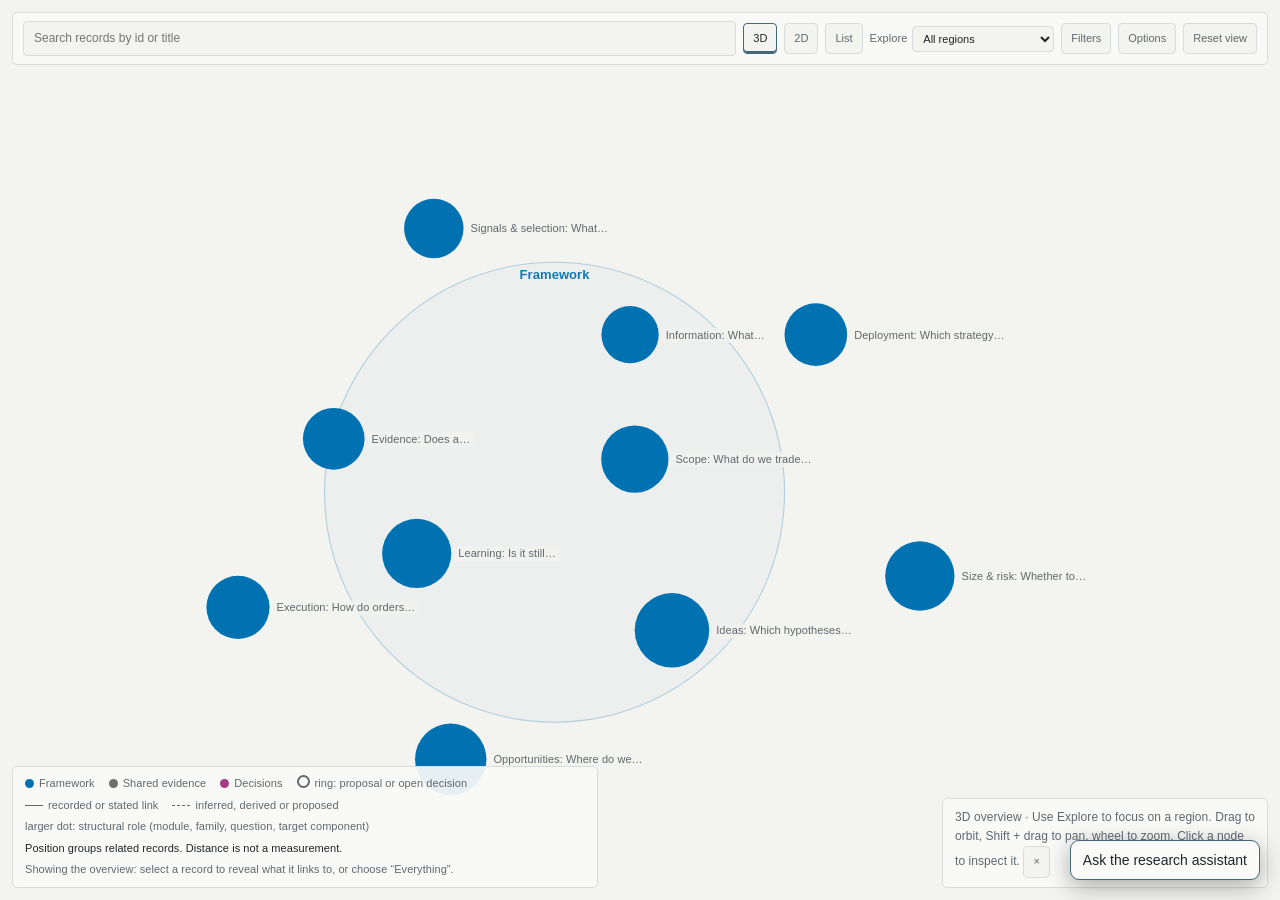
==== knowledge/explorer.html @ 55049be5 "Publish approved three-level educational UX and 3D knowledge explorer" ====
<!doctype html>
<html lang="en">
<head>
<meta charset="utf-8">
<meta name="viewport" content="width=device-width, initial-scale=1">
<title>Knowledge explorer · Trading Workbench</title><link rel="icon" href="data:,">
<link rel="stylesheet" href="../dashboard.css">
<link rel="stylesheet" href="../assistant.css">
<style>
/* Explorer chrome. Colours and type come from dashboard.css; nothing here adds a palette. */
html,body{height:100%}body{margin:0;overflow:hidden}body:before{display:none}
#stage{position:fixed;inset:0;display:block;width:100%;height:100%;touch-action:none;cursor:grab;outline:none}#stage.drag{cursor:grabbing}#stage.hit{cursor:pointer}
.xp{position:fixed;z-index:3;background:color-mix(in srgb,var(--panel) 92%,transparent);border:1px solid var(--line);border-radius:var(--radius);font-size:12px;line-height:1.6;color:var(--ink)}
#bar{top:12px;left:12px;right:12px;display:flex;gap:8px;align-items:center;padding:8px 10px;flex-wrap:wrap}
#bar input[type=search]{flex:1 1 220px;min-width:0;font:inherit;font-size:12px;padding:7px 10px;border:1px solid var(--line);border-radius:4px;background:var(--bg);color:var(--ink)}
.xb{font:inherit;font-size:11px;border:1px solid var(--line);background:var(--bg);color:var(--muted);border-radius:4px;padding:6px 9px;cursor:pointer;white-space:nowrap}
.xb:hover{color:var(--ink);border-color:var(--accent)}.xs{font-size:11px;color:var(--muted);display:flex;gap:5px;align-items:center}.xs select{font:inherit;font-size:11px;background:var(--bg);color:var(--ink);border:1px solid var(--line);border-radius:4px;padding:5px 6px}
#detail details{margin:6px 0}#detail summary{cursor:pointer}.xb[aria-pressed=true]{color:var(--ink);border-color:var(--accent);box-shadow:inset 0 -2px var(--accent)}
#hits{position:absolute;top:100%;left:10px;margin-top:4px;min-width:min(420px,90vw);max-height:50vh;overflow:auto;padding:4px;display:none}#hits.on{display:block}
#hits button{display:block;width:100%;text-align:left;font:inherit;font-size:12px;border:0;background:none;color:var(--ink);padding:6px 8px;border-radius:3px;cursor:pointer}#hits button:hover,#hits button:focus{background:var(--hover)}#hits code{color:var(--accent);font-size:10px;margin-right:6px}
#filters{top:64px;left:12px;width:250px;max-height:calc(100% - 150px);overflow:auto;padding:12px}#filters[hidden],#detail[hidden],#listview[hidden]{display:none}
#filters h3,#detail h3{font-size:10px;letter-spacing:.14em;text-transform:uppercase;color:var(--muted);font-weight:500;margin:12px 0 6px}#filters h3:first-child{margin-top:0}
#filters label{display:flex;gap:7px;align-items:center;padding:2px 0;cursor:pointer;font-size:12px}#filters label span.c{margin-left:auto;color:var(--muted);font-variant-numeric:tabular-nums;font-size:11px}
#filters .sw{width:9px;height:9px;border-radius:50%;flex:none}
#detail{top:64px;right:12px;width:min(340px,calc(100% - 24px));max-height:calc(100% - 90px);overflow:auto;padding:14px}
#detail h2{font-size:16px;font-weight:550;line-height:1.35;margin:6px 0 8px;letter-spacing:-.01em}#detail p{margin:0 0 8px;font-size:12px;line-height:1.7}#detail .m{color:var(--muted);font-size:11px}
#detail .acts{display:flex;flex-wrap:wrap;gap:6px;margin:10px 0}#detail .nb{display:flex;flex-wrap:wrap;gap:5px}
#detail .nb button{font:inherit;font-size:11px;border:1px solid var(--line);background:var(--bg);color:var(--ink);border-radius:3px;padding:3px 7px;cursor:pointer;text-align:left}#detail .nb button.soft{border-style:dashed}#detail .nb button:hover{border-color:var(--accent)}
#detail code{color:var(--accent);font-size:10px}
#legend{left:12px;bottom:12px;padding:8px 12px;max-width:min(560px,calc(100% - 24px));display:flex;flex-wrap:wrap;gap:4px 14px;font-size:11px;color:var(--muted)}
#legend i{display:inline-block;width:9px;height:9px;border-radius:50%;margin-right:5px;vertical-align:-1px}#legend .ln{display:inline-block;width:18px;border-top:1px solid var(--muted);margin-right:5px;vertical-align:3px}#legend .ln.d{border-top-style:dashed}
#legend b{font-weight:500;color:var(--ink)}
#listview{position:fixed;inset:64px 12px 12px 12px;z-index:2;overflow:auto;padding:16px}#listview h3{font-size:13px;font-weight:550;margin:16px 0 6px}#listview ul{margin:0;padding:0;list-style:none;columns:320px;column-gap:18px}
#listview li{break-inside:avoid;margin:0 0 4px}#listview button{font:inherit;font-size:12px;border:0;background:none;color:var(--ink);cursor:pointer;text-align:left;padding:2px 0}#listview button:hover{color:var(--accent)}#listview code{color:var(--accent);font-size:10px;margin-right:6px}
#graphhelp{bottom:12px;right:12px;max-width:300px;padding:9px 12px;color:var(--muted);z-index:4}
#graphhelp[hidden]{display:none}
#bar{gap:7px;z-index:5}
#advanced-controls{position:absolute;right:0;top:calc(100% + 7px);display:flex;align-items:center;justify-content:flex-end;gap:10px;flex-wrap:wrap;padding:10px 13px;max-width:min(700px,calc(100vw - 24px));background:var(--panel);border:1px solid var(--line);border-radius:var(--radius);box-shadow:0 8px 28px #0004}
#advanced-controls[hidden]{display:none}
#advanced-controls .xs{white-space:nowrap}
#detail .tech-detail[hidden]{display:none!important}
#detail .reader-tiers{margin:10px 0;border-top:1px solid var(--line)}
#detail .reader-tiers details{margin:8px 0;padding:8px 0}
#detail .reader-tiers summary{color:var(--ink);font-weight:600;font-size:12px}
#fps{position:fixed;right:12px;bottom:12px;z-index:3;font-size:10px;color:var(--muted);font-variant-numeric:tabular-nums}
.sr{position:absolute;width:1px;height:1px;overflow:hidden;clip:rect(0 0 0 0)}
@media(max-width:760px){#bar{gap:5px;padding:7px}#bar input[type=search]{flex-basis:100%}#bar .xs{max-width:100%}#bar #sfocus{max-width:125px}#advanced-controls{left:0;right:0;justify-content:flex-start}#filters{top:120px;width:auto;right:12px;max-height:calc(100% - 235px)}#detail{top:auto;bottom:12px;left:12px;right:12px;width:auto;max-height:46%}#legend{display:none}}
</style>
</head>
<body>
<canvas id="stage" tabindex="0" role="application" aria-label="Knowledge graph. Drag to rotate, scroll to zoom, arrow keys rotate, plus and minus zoom, Enter selects the highlighted node. A list view of the same records is available in the toolbar." aria-describedby="summary"></canvas>
<p id="summary" class="sr" role="status" aria-live="polite"></p>
<div id="graphhelp" class="xp" aria-live="polite">3D overview · Use Explore to focus on a region. Drag to orbit, Shift + drag to pan, wheel to zoom. Click a node to inspect it. <button type="button" class="xb" id="bhidehelp" aria-label="Dismiss tip">×</button></div>
<div id="bar" class="xp" role="toolbar" aria-label="Explorer controls">
  <input id="q" type="search" placeholder="Search records by id or title" aria-label="Search records" autocomplete="off" aria-controls="hits">
  <div id="hits" class="xp" role="listbox" aria-label="Matching records"></div>
  <button class="xb" id="b3d" type="button" aria-pressed="true" title="Three-dimensional view">3D</button>
  <button class="xb" id="b2d" type="button" aria-pressed="false" title="Flat view, no rotation">2D</button>
  <button class="xb" id="blist" type="button" aria-pressed="false" title="The same records as a list">List</button>
  <label class="xs">Explore <select id="sfocus" aria-label="Explore a knowledge region"><option value="all">All regions</option><option value="framework">Framework</option><option value="A">Track A · Foundations</option><option value="B">Track B · Research</option><option value="shared">Evidence</option><option value="decisions">Decisions</option></select></label>
  <button class="xb" id="bfilters" type="button" aria-pressed="true" aria-controls="filters">Filters</button>
  <button class="xb" id="badvanced" type="button" aria-expanded="false" aria-controls="advanced-controls">Options</button>
  <button class="xb" id="breset" type="button" title="Clear the selection and reset the camera">Reset view</button>
  <div id="advanced-controls" hidden aria-label="Advanced explorer controls">
  <label class="xs">Show <select id="slevel" aria-label="How many records to show"><option value="overview">Overview</option><option value="standard">Main records</option><option value="all">Everything</option></select></label>
  <label class="xs">Links <select id="srel" aria-label="Types of connections to draw"><option value="essential">Main relationships</option><option value="sources">Citations and evidence</option><option value="all">All connections</option></select></label>
  <label class="xs">Colour <select id="scolour" aria-label="Colour nodes by"><option value="track">by track</option><option value="status">by status</option></select></label>
  <label class="xs">Size <select id="ssize" aria-label="Size nodes by"><option value="role">by role</option><option value="links">by links</option><option value="priority">by research priority</option></select></label>
  <button class="xb" id="blabels" type="button" aria-pressed="true" title="Show or hide labels">Labels</button>
  <button class="xb" id="bmotion" type="button" aria-pressed="false" title="Slow rotation. Off when reduced motion is requested.">Motion</button>
  </div>
</div>
<aside id="filters" class="xp" aria-label="Filters"></aside>
<aside id="detail" class="xp" aria-label="Selected record" hidden></aside>
<section id="listview" class="xp" aria-label="Records as a list" hidden></section>
<div id="legend" class="xp" aria-label="Legend"></div>
<div id="fps" aria-hidden="true"></div>
<script src="../framework-data.js"></script>
<script src="../learning-data.js"></script>
<script src="../assistant-config.js"></script>
<script src="../assistant.js"></script>
<script src="core.js"></script>
<script src="constellation.js"></script>
<script src="explain-levels.js"></script>
<script src="../reader-mode.js"></script>
<script>
/* The index is private and may be absent (public mirror, or before the first build). The explorer then draws the
   graph it can derive from the two published map files alone. */
(function(){ var s = document.createElement('script'); s.src = '../knowledge-data.js';
  var go = function(){ var e = document.createElement('script'); e.src = 'explorer.js'; document.body.appendChild(e); };
  var withContent = function(){ var c = document.createElement('script'); c.src = '../knowledge-content.js'; c.onload = go; c.onerror = go; document.body.appendChild(c); };
  s.onload = withContent; s.onerror = go;
  if (/(^|\.)github\.io$/i.test(location.hostname) && new URLSearchParams(location.search).get('knowledge') !== 'on') go(); else document.body.appendChild(s); })();
</script>
</body>
</html>
---- dashboard.css ----
/* Shared editorial dashboard. Existing markup and domain behavior remain authoritative. */
:root, :root[data-theme="dark"], :root:not([data-theme="light"]){
  color-scheme:dark;--bg:#111315;--panel:#1B1E21;--ink:#F1F1EE;--muted:#92989E;--accent:#7799AC;
  --line:#2d3135;--hover:#23282c;--shadow:none;--radius:5px;--rail:214px;--gutter:40px;
  --font:Inter,"Segoe UI",Arial,sans-serif;--space-1:8px;--space-2:16px;--space-3:24px;--space-4:40px;
  --built:#a5b8ac;--built-bg:#242e29;--planned:#9bb2bf;--planned-bg:#242d33;
  --proposed:#b4aabd;--proposed-bg:#2b2830;--candidate:#c0b395;--candidate-bg:#302d25;
  --rejected:#a0a4a8;--rejected-bg:#292c2f;--open:#c3a59e;--open-bg:#302826;
}
:root[data-theme="light"]{color-scheme:light;--bg:#f3f3f0;--panel:#fafaf8;--ink:#202428;--muted:#60686e;--accent:#426779;--line:#d8dcdd;--hover:#e9edee;--built:#496553;--built-bg:#e5ece7;--planned:#466779;--planned-bg:#e4ebee;--proposed:#6a5d73;--proposed-bg:#ece7ef;--candidate:#79653e;--candidate-bg:#eee9de;--rejected:#60686e;--rejected-bg:#e8eaeb;--open:#80594e;--open-bg:#efe5e1}
html{scroll-padding-top:24px}body{font:14px/1.65 var(--font);background:var(--bg);color:var(--ink);background-image:none;letter-spacing:.005em}
button,input,select,textarea{font-family:inherit}a{text-underline-offset:3px}a:hover{color:var(--ink)}
button,a,input,select,summary{touch-action:manipulation}button{transition:background .15s,border-color .15s,color .15s}
:focus-visible{outline:2px solid var(--accent);outline-offset:4px}
header,main{max-width:1540px;margin-left:var(--rail);margin-right:auto;padding-left:var(--gutter);padding-right:var(--gutter)}
header{padding-top:38px;padding-bottom:0}main{padding-top:30px;padding-bottom:100px}
.workspace-identity{position:fixed;top:36px;left:24px;width:165px;z-index:5;font-size:12px;font-weight:650;letter-spacing:.13em;text-transform:uppercase;line-height:1.6}
.workspace-identity small{display:block;font-weight:400;color:var(--muted);font-size:10px;letter-spacing:.16em;margin-top:8px}
.workspace-identity:before{content:"";display:block;width:24px;height:3px;background:var(--accent);margin-bottom:17px}
body:before{content:"";position:fixed;inset:0 auto 0 0;width:var(--rail);border-right:1px solid var(--line);pointer-events:none}
nav{position:fixed;top:155px;left:12px;width:calc(var(--rail) - 24px);max-width:none;padding:0;margin:0;display:flex;flex-direction:column;gap:6px;border:0;z-index:5}
nav button{font-size:13px;line-height:1.5;padding:12px 14px;text-align:left;border:1px solid transparent;border-radius:var(--radius);color:var(--muted);font-weight:400}
nav button:hover{background:var(--panel);color:var(--ink)}nav button[aria-selected="true"]{background:var(--panel);border-color:var(--line);color:var(--ink);font-weight:550;box-shadow:inset 2px 0 var(--accent)}
.eyebrow,.section-kicker{color:var(--accent);font-size:10px;text-transform:uppercase;letter-spacing:.18em;font-weight:600;margin:0 0 12px}
h1{font-size:clamp(27px,2.7vw,42px);line-height:1.15;letter-spacing:-.045em;font-weight:500;max-width:920px;margin:0 0 18px}
h2{font-size:23px;font-weight:500;letter-spacing:-.025em;line-height:1.3}h3{font-weight:550;letter-spacing:-.015em}
.sub{font-size:12px;line-height:1.8;max-width:100ch;color:var(--muted);margin-bottom:20px}.sub b{font-weight:500;color:var(--ink)}
.themebtn{float:right;padding:7px 12px;border-radius:var(--radius);font-size:11px;color:var(--muted);background:transparent;margin-left:16px}.themebtn:hover{color:var(--ink);border-color:var(--accent)}
.legend{gap:6px;margin:0 0 24px}.legend .note{font-size:11px;margin-left:8px}.pill{font-size:10px;padding:3px 7px;font-weight:550;letter-spacing:.02em;border-radius:3px;line-height:1.5}.s-rejected{text-decoration:none}
.dashboard-summary{display:grid;grid-template-columns:repeat(4,minmax(0,1fr));border-block:1px solid var(--line);margin-top:28px}
.summary-metric{padding:20px 24px 20px 0;min-width:0}.summary-metric+.summary-metric{padding-left:24px;border-left:1px solid var(--line)}
.summary-metric dt{font-size:10px;font-weight:500;text-transform:uppercase;letter-spacing:.1em;color:var(--muted);margin:0 0 7px}.summary-metric dd{font-size:27px;line-height:1.2;font-weight:450;letter-spacing:-.035em;color:var(--ink);margin:0;font-variant-numeric:tabular-nums}.summary-metric small{display:block;font-size:11px;letter-spacing:0;color:var(--muted);margin-top:6px}
.section-heading{display:flex;align-items:baseline;justify-content:space-between;gap:20px;margin-bottom:22px}.section-heading h2{margin:0}.section-heading p{font-size:11px;color:var(--muted);margin:0;text-align:right}
.card{border-radius:var(--radius);padding:22px;background:var(--panel);border:1px solid var(--line);box-shadow:none}.card[tabindex]{transition:background .15s,border-color .15s}.card[tabindex]:hover{box-shadow:none;background:var(--hover);border-color:#56646c}
.lanes{gap:32px}.lanes>.note{max-width:100ch;margin:0;font-size:12px}.lane{padding-top:24px;border-top:1px solid var(--line)}.lane h2{font-size:20px;font-weight:500;margin-bottom:8px}.lane p.l{font-size:12px;margin-bottom:18px;max-width:85ch}
.flow{display:grid;grid-template-columns:repeat(auto-fit,minmax(170px,1fr));gap:0;border:1px solid var(--line);border-radius:var(--radius);overflow:hidden;background:var(--panel)}.flow .q{min-width:0;border:0;border-right:1px solid var(--line);border-radius:0;padding:18px 16px;gap:12px}.flow .q:last-child{border-right:0}.flow .arrow{display:none}.q .qid{font-size:10px;text-transform:uppercase;letter-spacing:.09em;color:var(--accent)}.q .qt{font-size:14px;line-height:1.5;font-weight:550}.q .qa{font-size:11px;line-height:1.7}.q .qa:last-child{padding-top:10px;border-top:1px solid var(--line)}.bar{height:3px;border-radius:0;margin:2px 0}.gate{border:1px solid var(--line);border-left:2px solid var(--accent);border-radius:var(--radius);background:var(--panel);text-align:left;color:var(--muted);font-size:12px;font-weight:400;padding:16px 20px}.loop{font-size:11px}
details.lesson,details.guide{border-radius:var(--radius);padding:14px 16px;background:transparent;border:1px solid var(--line);margin:16px 0}summary{font-size:12px;font-weight:500;color:var(--ink)}details[open] summary{padding-bottom:12px;border-bottom:1px solid var(--line);margin-bottom:12px}details p{font-size:13px;color:var(--muted)}
.filters{padding:18px;background:var(--panel);border:1px solid var(--line);border-radius:var(--radius);gap:10px;display:grid;grid-template-columns:minmax(180px,1.6fr) repeat(3,minmax(110px,1fr));margin-bottom:28px}.filters input,.filters select{width:100%;padding:10px 12px;border-radius:4px;font-size:12px;background:var(--bg)}#chips{grid-column:1/-1;display:flex;flex-wrap:wrap;gap:6px;padding-top:4px}#count{grid-column:1/-1;font-size:11px}#more,#activefilters{grid-column:1/-1}#more{margin:0;padding:10px 12px}#more[hidden]{display:none}#morefilters{display:grid;grid-template-columns:repeat(auto-fill,minmax(200px,1fr));gap:10px}#morefilters label{display:flex;flex-direction:column;gap:4px;font-size:10px;letter-spacing:.06em;text-transform:uppercase;color:var(--muted)}#morefilters .note{grid-column:1/-1;margin:0;font-size:11px}#activefilters{display:flex;flex-wrap:wrap;gap:6px;align-items:center;font-size:11px}#activefilters:empty{display:none}.pillx{background:var(--bg)}.resetall{border-color:var(--accent);color:var(--accent)}.groupcount{font-size:11px;font-weight:400;color:var(--muted);margin-left:6px;font-variant-numeric:tabular-nums}.card.empty{text-align:center;padding:36px 20px}.card.empty .chip{margin-top:12px}.chip{border-radius:3px;font-size:11px;padding:5px 9px}.chip[aria-pressed="false"]{opacity:.55;background:transparent}.group{margin-top:30px}.group h3{font-size:16px;font-weight:500}.group>p{max-width:95ch;line-height:1.7;margin:8px 0 16px;font-size:12px}.grid{grid-template-columns:repeat(auto-fill,minmax(260px,1fr));gap:12px}.comp{gap:14px;padding:20px}.comp .top{gap:7px}.comp .nm{font-size:15px;font-weight:500;line-height:1.5}.comp .pp{font-size:12px;line-height:1.8}.kind{font-size:10px;color:var(--muted)}
.drawer{width:min(600px,100%);padding:32px;height:100dvh;box-shadow:none;border-left:1px solid var(--line);background:var(--panel)}.drawer h2{font-size:26px;line-height:1.3;font-weight:500;letter-spacing:-.03em;margin:24px 0 12px}.drawer .top{padding-top:10px}.drawer h3{font-size:15px;margin:28px 0 12px;padding-top:20px;border-top:1px solid var(--line)}.drawer p{font-size:13px;line-height:1.85}.drawer .note{font-size:11px}.close{border-radius:4px;font-size:11px;padding:7px 10px}.rel{gap:7px;margin:10px 0}.rel button{border-radius:3px;font-size:11px;padding:7px 9px;text-align:left}.rel button:hover{border-color:var(--accent)}
#tab-views.on{display:grid;grid-template-columns:230px minmax(0,1fr);gap:16px 24px;align-items:start}#tab-views>.section-heading,#tab-views>.note{grid-column:1/-1}#tab-views>.note{font-size:12px;max-width:110ch;margin:0 0 10px}#viewlist{grid-column:1;grid-row:3 / span 3;display:flex;flex-direction:column;gap:8px;margin:0}#viewlist .card{padding:16px}#viewlist b{font-size:12px;font-weight:500}#viewlist p{font-size:11px;margin:8px 0}#viewlist a{font-size:10px}#viewlist .card[aria-current="true"]{outline:none;border-color:var(--accent);box-shadow:inset 2px 0 var(--accent)}#tab-views>.ai-explain,#viewguide,#viewframe{grid-column:2}#tab-views>.ai-explain{justify-self:start;margin:0}#viewguide .card{padding:20px}#viewguide h3{font-size:16px;font-weight:500;margin:0 0 12px}#viewguide p{font-size:12px;line-height:1.8}iframe{height:70vh;min-height:420px;border-radius:var(--radius);background:var(--bg);box-shadow:none}
.split{gap:24px;align-items:start}.split h2{font-size:21px;margin-top:0}.list{gap:10px}.item{padding:20px}.item b{font-size:14px;font-weight:500;margin-bottom:8px}.item .why{font-size:12px;line-height:1.8}.item .note{display:block;font-size:11px;margin-top:10px}.assess{background:transparent;border:1px solid var(--line);border-radius:var(--radius);padding:24px}.assess h2{color:var(--ink)}.assess h3{font-size:14px;margin-top:30px}.tag{font-size:10px;letter-spacing:.07em;text-transform:uppercase;display:block;margin-bottom:8px}
table{table-layout:fixed;font-size:12px;line-height:1.7}th,td{padding:13px 10px;border-bottom:1px solid var(--line);overflow-wrap:anywhere}th{font-weight:500;color:var(--muted);background:transparent;font-size:10px;letter-spacing:.06em;text-transform:uppercase}td:nth-child(2){font-variant-numeric:tabular-nums}#tab-about table th:first-child{width:29%}#tab-about table th:nth-child(2){width:18%}#tab-about .note{font-size:12px;line-height:1.8}dt{font-size:13px}dd{font-size:13px;line-height:1.8}code{overflow-wrap:anywhere;font-size:.9em}main ul,main ol{padding-left:20px}main li{margin:8px 0}
body:has(.ai-panel:not([hidden])) .drawer{visibility:hidden;pointer-events:none}body:has(.ai-panel:not([hidden])) .ai-launch{visibility:hidden}
@media(min-width:1550px){body:has(.ai-panel:not([hidden])) header,body:has(.ai-panel:not([hidden])) main{margin-right:410px;--gutter:28px}}
@media(max-width:1250px){:root:root{--rail:190px;--gutter:28px}.workspace-identity{left:22px;width:145px}.flow{grid-template-columns:repeat(3,minmax(0,1fr))}.flow .q{border-bottom:1px solid var(--line)}.flow .q:nth-of-type(3){border-right:0}.flow .q:nth-last-of-type(-n+2){border-bottom:0}}
@media(max-width:950px){:root:root{--gutter:24px}body:before,.workspace-identity{display:none}header,main{margin-left:0}header{padding-top:28px}nav{position:static;width:auto;flex-direction:row;flex-wrap:wrap;gap:3px;margin:24px var(--gutter) 0;padding-bottom:12px;border-bottom:1px solid var(--line)}nav button{font-size:12px;padding:9px 12px}nav button[aria-selected="true"]{box-shadow:inset 0 -2px var(--accent)}main{padding-top:24px}h1{font-size:34px}.flow{grid-template-columns:repeat(3,minmax(0,1fr))}#tab-views.on{grid-template-columns:190px minmax(0,1fr);gap:16px}.split{grid-template-columns:1fr}}
@media(max-width:620px){:root:root{--gutter:18px}header{padding-top:24px}h1{font-size:29px;max-width:24ch}.sub{font-size:11px}.themebtn{font-size:10px;padding:6px 8px}.legend{gap:5px}.legend .note{margin:6px 0 0;flex-basis:100%}.dashboard-summary{grid-template-columns:repeat(2,minmax(0,1fr));margin-top:20px}.summary-metric{padding:16px 12px 16px 0}.summary-metric+.summary-metric{padding-left:16px}.summary-metric:nth-child(3){border-left:0;padding-left:0}.summary-metric:nth-child(n+3){border-top:1px solid var(--line)}.summary-metric dd{font-size:24px}.summary-metric dt{font-size:9px}.summary-metric small{font-size:10px}nav{display:grid;grid-template-columns:1fr 1fr}nav button{font-size:11px;padding:10px}.section-heading{display:block;margin-bottom:18px}.section-heading h2{font-size:22px}.section-heading p{text-align:left;margin-top:6px}.flow{grid-template-columns:1fr}.flow .q{padding:20px;border-right:0;border-bottom:1px solid var(--line)}.flow .q:nth-last-of-type(-n+2){border-bottom:1px solid var(--line)}.flow .q:last-child{border-bottom:0}.q .qa{font-size:12px}.q .qt{font-size:16px}.lanes{gap:24px}.filters{grid-template-columns:1fr 1fr;padding:14px}.filters input{grid-column:1/-1}.filters select{font-size:11px;padding:10px 7px}.grid{grid-template-columns:1fr}.card{padding:18px}.drawer{padding:20px 20px 40px}.drawer h2{font-size:24px}#tab-views.on{display:block}#viewlist{display:grid;grid-template-columns:1fr;margin:18px 0}#viewlist .card{padding:14px}#viewlist p{margin:4px 0}#viewguide{margin:16px 0}iframe{height:62vh;min-height:350px}.assess{padding:18px}th,td{padding:10px 5px;font-size:11px}.pill{white-space:normal}#tab-about table th:first-child{width:28%}#tab-about table th:nth-child(2){width:19%}}
@media(prefers-reduced-motion:reduce){*,*:before,*:after{transition:none!important;scroll-behavior:auto!important}}

.publication-notes{margin:0 0 20px;max-width:100ch}.publication-notes summary{font-size:11px;color:var(--muted);font-weight:400}.publication-notes[open] summary{border:0;padding:0;margin-bottom:10px}.publication-notes .sub{margin:0}.flow .q{overflow-wrap:anywhere}

body:has(.drawer.on) .ai-launch{visibility:hidden}
@media(max-width:1549px){body:has(.drawer.on),body:has(.ai-panel:not([hidden])){overflow:hidden}}

/* Architecture is the overview's first-screen centerpiece. */
.architecture-overview{margin:0 0 24px;border:1px solid var(--line);border-radius:var(--radius);overflow:hidden;background:var(--panel)}
.architecture-overview figcaption{display:flex;justify-content:space-between;align-items:center;gap:16px;padding:12px 18px;border-bottom:1px solid var(--line);font-size:12px;color:var(--muted)}
.architecture-overview figcaption a{font-size:11px;white-space:nowrap;color:var(--accent)}
.architecture-overview iframe{display:block;width:100%;height:clamp(360px,49vw,640px);min-height:0;border:0;border-radius:0}
#tab-overview>.dashboard-summary{margin:24px 0}#tab-overview>.publication-notes{margin:24px 0}
@media(max-width:600px){.architecture-overview figcaption{padding:12px;gap:8px;font-size:11px}.architecture-overview iframe{height:auto;aspect-ratio:1.7}header{padding-top:20px}main{padding-top:20px}}

@media(max-width:950px){.filters{grid-template-columns:1fr 1fr}.filters>input{grid-column:1/-1}}
---- assistant.css ----
/* Shared visual layer: retain existing layout, semantics and diagrams. */
:root:not([data-theme="light"]){color-scheme:dark;--bg:#10171e;--panel:#19232d;--ink:#e8eef4;--muted:#aab9c8;--line:#324252;--accent:#91c9e8;--built:#79d6a5;--built-bg:#183a28;--planned:#99c7ff;--planned-bg:#1a2e45;--proposed:#c4acf0;--proposed-bg:#2c2240;--candidate:#f3c477;--candidate-bg:#3a2d14;--rejected:#b8bfc7;--rejected-bg:#2a2e32;--open:#ffa49b;--open-bg:#43201d}
:root[data-theme="light"]{color-scheme:light}
body{line-height:1.6;background-image:radial-gradient(ellipse at 15% 0%,#6caddb0a,transparent 55%)}
header{padding-top:32px;padding-bottom:14px}h1{font-size:clamp(24px,3vw,34px);letter-spacing:-.035em;font-weight:650}.sub{max-width:95ch;font-size:14px}
nav{gap:8px}nav button{padding:12px 10px}.card{border-radius:12px;padding:18px}.lane{padding-top:8px}.lane h2{font-size:19px}.q .qt,.comp .nm{font-size:15px}.q .qa,.comp .pp{line-height:1.7}.qid{letter-spacing:.035em}.bar{height:5px;margin:5px 0}.card[tabindex]{transition:border-color .15s,box-shadow .15s}.card[tabindex]:hover{box-shadow:0 4px 18px #0002}.drawer{padding-top:28px}.drawer p{max-width:75ch;line-height:1.8}.drawer h3{margin-top:24px}th{font-weight:650;background:var(--bg)}td,th{padding:10px 8px}.views+.card,iframe{box-shadow:0 8px 24px #0002}
.ai-launch,.ai-panel button,.ai-panel select,.ai-explain{font:inherit;color:var(--ink);background:var(--panel);border:1px solid var(--line);border-radius:9px;padding:8px 12px;cursor:pointer}.ai-launch{position:fixed;bottom:20px;right:20px;z-index:25;border-color:var(--accent);box-shadow:0 6px 24px #0005;font-size:14px}.ai-panel{position:fixed;right:20px;bottom:76px;width:min(460px,calc(100vw - 24px));max-height:calc(100dvh - 100px);z-index:30;display:flex;flex-direction:column;background:var(--panel);border:1px solid var(--line);border-radius:16px;box-shadow:0 16px 60px #0006;padding:18px;overflow:auto}.ai-panel[hidden]{display:none}.ai-top{display:flex;gap:10px;align-items:center}.ai-top strong{flex:1}.ai-top select{max-width:110px;font-size:12px}.ai-context{font-size:13px;color:var(--accent);margin:12px 0}.ai-suggestions{display:flex;gap:6px;flex-wrap:wrap}.ai-suggestions button{font-size:12px;text-align:left;background:var(--bg)}.ai-messages{overflow:auto;min-height:50px;flex:1;padding:10px 0;overscroll-behavior:contain}.ai-message{padding:12px;border:1px solid var(--line);border-radius:12px;margin:8px 0;background:var(--bg);font-size:14px}.ai-message strong{font-size:11px;color:var(--muted);text-transform:uppercase;letter-spacing:.06em}.ai-user{margin-left:22px;border-left:2px solid var(--accent)}.ai-text{white-space:pre-wrap;overflow-wrap:anywhere;line-height:1.75}.ai-sources{display:flex;flex-direction:column;gap:5px;font-size:12px;margin-top:12px;overflow-wrap:anywhere}.ai-status,.ai-note{font-size:12px;color:var(--muted);margin:8px 0}.ai-panel label{font-size:12px}.ai-panel textarea{display:block;width:100%;resize:vertical;background:var(--bg);color:var(--ink);font:inherit;border:1px solid var(--line);border-radius:9px;padding:10px;min-height:72px}.ai-controls{display:flex;justify-content:space-between;gap:8px;margin-top:8px}.ai-controls button[type=submit]{border-color:var(--accent)}.ai-panel button:disabled{opacity:.6;cursor:wait}.ai-explain{margin:8px 0;color:var(--accent)}:focus-visible{outline:3px solid var(--accent);outline-offset:3px}
@media(max-width:600px){header{padding-top:22px}.card{padding:15px}.ai-panel{right:12px;bottom:72px;padding:14px;width:calc(100% - 24px)}.ai-launch{right:12px;bottom:14px}.ai-top{gap:6px}.ai-top strong{font-size:14px}.ai-top select{max-width:90px}.ai-panel button{min-height:40px}main{padding-bottom:90px}}
@media(prefers-reduced-motion:reduce){*{scroll-behavior:auto!important}.card[tabindex]{transition:none}}
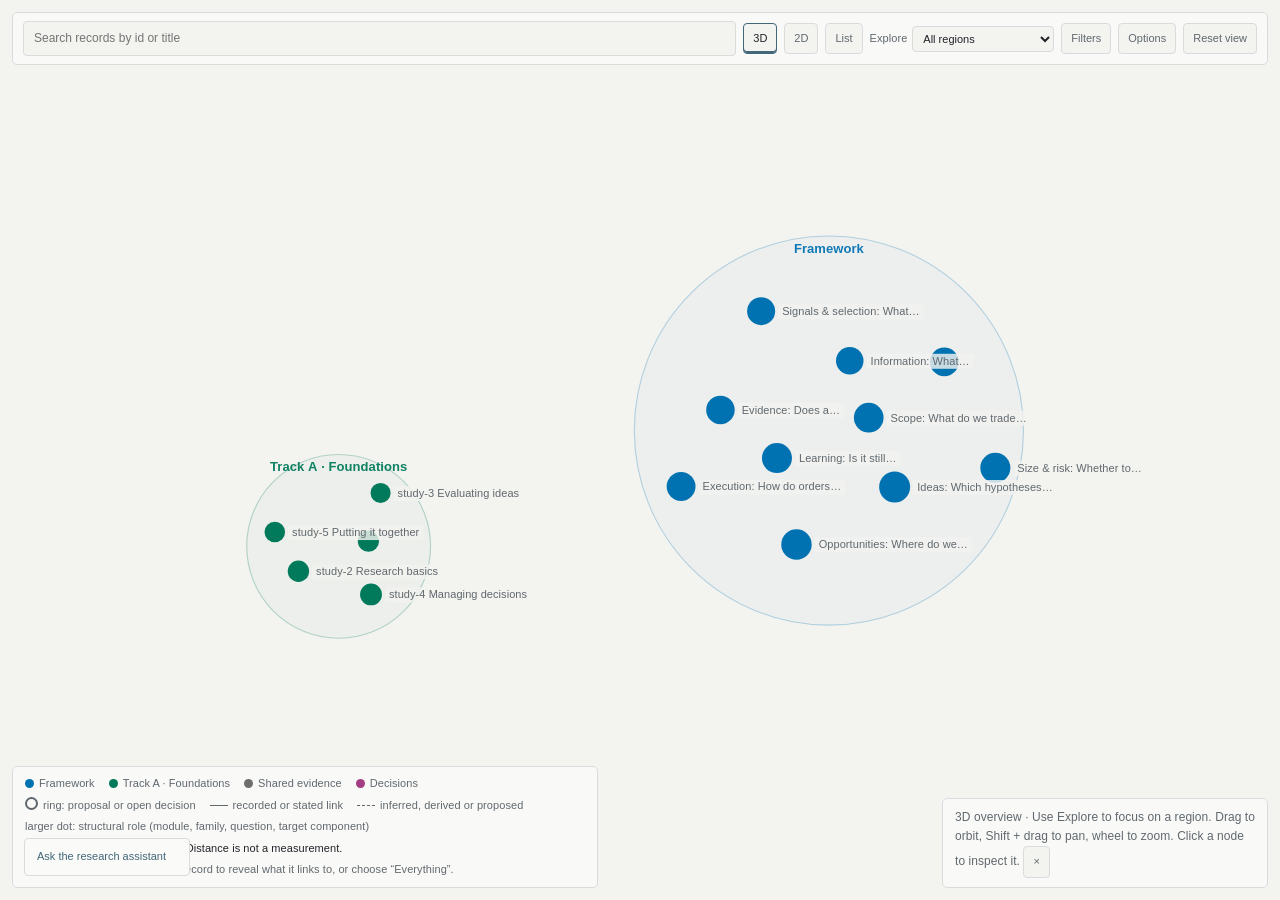
==== commit 3c6aa780: "Unify all reader levels around one knowledge Explorer, curriculum and navigation" ====
--- a/knowledge/explorer.html
+++ b/knowledge/explorer.html
@@ -79,18 +79,29 @@
 <script src="../learning-data.js"></script>
 <script src="../assistant-config.js"></script>
 <script src="../assistant.js"></script>
+<script src="../education-outline.js"></script>
 <script src="core.js"></script>
 <script src="constellation.js"></script>
 <script src="explain-levels.js"></script>
 <script src="../reader-mode.js"></script>
 <script>
-/* The index is private and may be absent (public mirror, or before the first build). The explorer then draws the
-   graph it can derive from the two published map files alone. */
-(function(){ var s = document.createElement('script'); s.src = '../knowledge-data.js';
-  var go = function(){ var e = document.createElement('script'); e.src = 'explorer.js'; document.body.appendChild(e); };
-  var withContent = function(){ var c = document.createElement('script'); c.src = '../knowledge-content.js'; c.onload = go; c.onerror = go; document.body.appendChild(c); };
-  s.onload = withContent; s.onerror = go;
-  if (/(^|\.)github\.io$/i.test(location.hostname) && new URLSearchParams(location.search).get('knowledge') !== 'on') go(); else document.body.appendChild(s); })();
+/* Same renderer at every level: public-approved foundation, optional shared
+   curriculum, full private index only when authenticated by the Worker. */
+(function(){
+ const run=()=>{
+  const data=document.createElement('script');data.src='../knowledge-data.js';
+  const startViewer=()=>{const v=document.createElement('script');v.src='explorer.js';document.body.appendChild(v);};
+  const withOwnerContent=()=>{const c=document.createElement('script');c.src='../knowledge-content.js';
+   c.onload=startViewer;c.onerror=startViewer;document.body.appendChild(c);};
+  data.onload=withOwnerContent;data.onerror=startViewer;
+  if(/(^|\.)github\.io$/i.test(location.hostname)&&new URLSearchParams(location.search).get('knowledge')!=='on')startViewer();
+  else document.body.appendChild(data);
+ };
+ if(window.WORKBENCH_ASSISTANT?.scope==='shared'){
+   const extra=document.createElement('script');extra.src='shared-education-graph.js';
+   extra.onload=run;extra.onerror=run;document.body.appendChild(extra);
+ }else run();
+})();
 </script>
 </body>
 </html>
--- a/dashboard.css
+++ b/dashboard.css
@@ -40,7 +40,7 @@
 #tab-views.on{display:grid;grid-template-columns:230px minmax(0,1fr);gap:16px 24px;align-items:start}#tab-views>.section-heading,#tab-views>.note{grid-column:1/-1}#tab-views>.note{font-size:12px;max-width:110ch;margin:0 0 10px}#viewlist{grid-column:1;grid-row:3 / span 3;display:flex;flex-direction:column;gap:8px;margin:0}#viewlist .card{padding:16px}#viewlist b{font-size:12px;font-weight:500}#viewlist p{font-size:11px;margin:8px 0}#viewlist a{font-size:10px}#viewlist .card[aria-current="true"]{outline:none;border-color:var(--accent);box-shadow:inset 2px 0 var(--accent)}#tab-views>.ai-explain,#viewguide,#viewframe{grid-column:2}#tab-views>.ai-explain{justify-self:start;margin:0}#viewguide .card{padding:20px}#viewguide h3{font-size:16px;font-weight:500;margin:0 0 12px}#viewguide p{font-size:12px;line-height:1.8}iframe{height:70vh;min-height:420px;border-radius:var(--radius);background:var(--bg);box-shadow:none}
 .split{gap:24px;align-items:start}.split h2{font-size:21px;margin-top:0}.list{gap:10px}.item{padding:20px}.item b{font-size:14px;font-weight:500;margin-bottom:8px}.item .why{font-size:12px;line-height:1.8}.item .note{display:block;font-size:11px;margin-top:10px}.assess{background:transparent;border:1px solid var(--line);border-radius:var(--radius);padding:24px}.assess h2{color:var(--ink)}.assess h3{font-size:14px;margin-top:30px}.tag{font-size:10px;letter-spacing:.07em;text-transform:uppercase;display:block;margin-bottom:8px}
 table{table-layout:fixed;font-size:12px;line-height:1.7}th,td{padding:13px 10px;border-bottom:1px solid var(--line);overflow-wrap:anywhere}th{font-weight:500;color:var(--muted);background:transparent;font-size:10px;letter-spacing:.06em;text-transform:uppercase}td:nth-child(2){font-variant-numeric:tabular-nums}#tab-about table th:first-child{width:29%}#tab-about table th:nth-child(2){width:18%}#tab-about .note{font-size:12px;line-height:1.8}dt{font-size:13px}dd{font-size:13px;line-height:1.8}code{overflow-wrap:anywhere;font-size:.9em}main ul,main ol{padding-left:20px}main li{margin:8px 0}
-body:has(.ai-panel:not([hidden])) .drawer{visibility:hidden;pointer-events:none}body:has(.ai-panel:not([hidden])) .ai-launch{visibility:hidden}
+body:has(.ai-panel:not([hidden])) .ai-launch{visibility:hidden}
 @media(min-width:1550px){body:has(.ai-panel:not([hidden])) header,body:has(.ai-panel:not([hidden])) main{margin-right:410px;--gutter:28px}}
 @media(max-width:1250px){:root:root{--rail:190px;--gutter:28px}.workspace-identity{left:22px;width:145px}.flow{grid-template-columns:repeat(3,minmax(0,1fr))}.flow .q{border-bottom:1px solid var(--line)}.flow .q:nth-of-type(3){border-right:0}.flow .q:nth-last-of-type(-n+2){border-bottom:0}}
 @media(max-width:950px){:root:root{--gutter:24px}body:before,.workspace-identity{display:none}header,main{margin-left:0}header{padding-top:28px}nav{position:static;width:auto;flex-direction:row;flex-wrap:wrap;gap:3px;margin:24px var(--gutter) 0;padding-bottom:12px;border-bottom:1px solid var(--line)}nav button{font-size:12px;padding:9px 12px}nav button[aria-selected="true"]{box-shadow:inset 0 -2px var(--accent)}main{padding-top:24px}h1{font-size:34px}.flow{grid-template-columns:repeat(3,minmax(0,1fr))}#tab-views.on{grid-template-columns:190px minmax(0,1fr);gap:16px}.split{grid-template-columns:1fr}}
@@ -50,7 +50,10 @@
 .publication-notes{margin:0 0 20px;max-width:100ch}.publication-notes summary{font-size:11px;color:var(--muted);font-weight:400}.publication-notes[open] summary{border:0;padding:0;margin-bottom:10px}.publication-notes .sub{margin:0}.flow .q{overflow-wrap:anywhere}
 
 body:has(.drawer.on) .ai-launch{visibility:hidden}
-@media(max-width:1549px){body:has(.drawer.on),body:has(.ai-panel:not([hidden])){overflow:hidden}}
+@media(max-width:1549px){body:has(.drawer.on):not(:has(.ai-panel:not([hidden]))){overflow:hidden}}
+/* Preserve independent navigation/page scrolling while the chat side panel is open. */
+body:has(.ai-panel:not([hidden])){overflow-y:auto!important}
+@media(min-width:1150px){body:has(.ai-panel:not([hidden])) .drawer.on{right:410px;width:min(530px,calc(100vw - 430px - var(--rail)));z-index:24;visibility:visible;pointer-events:auto}}
 
 /* Architecture is the overview's first-screen centerpiece. */
 .architecture-overview{margin:0 0 24px;border:1px solid var(--line);border-radius:var(--radius);overflow:hidden;background:var(--panel)}
--- a/assistant.css
+++ b/assistant.css
@@ -1,9 +1,10 @@
-/* Shared visual layer: retain existing layout, semantics and diagrams. */
-:root:not([data-theme="light"]){color-scheme:dark;--bg:#10171e;--panel:#19232d;--ink:#e8eef4;--muted:#aab9c8;--line:#324252;--accent:#91c9e8;--built:#79d6a5;--built-bg:#183a28;--planned:#99c7ff;--planned-bg:#1a2e45;--proposed:#c4acf0;--proposed-bg:#2c2240;--candidate:#f3c477;--candidate-bg:#3a2d14;--rejected:#b8bfc7;--rejected-bg:#2a2e32;--open:#ffa49b;--open-bg:#43201d}
-:root[data-theme="light"]{color-scheme:light}
-body{line-height:1.6;background-image:radial-gradient(ellipse at 15% 0%,#6caddb0a,transparent 55%)}
-header{padding-top:32px;padding-bottom:14px}h1{font-size:clamp(24px,3vw,34px);letter-spacing:-.035em;font-weight:650}.sub{max-width:95ch;font-size:14px}
-nav{gap:8px}nav button{padding:12px 10px}.card{border-radius:12px;padding:18px}.lane{padding-top:8px}.lane h2{font-size:19px}.q .qt,.comp .nm{font-size:15px}.q .qa,.comp .pp{line-height:1.7}.qid{letter-spacing:.035em}.bar{height:5px;margin:5px 0}.card[tabindex]{transition:border-color .15s,box-shadow .15s}.card[tabindex]:hover{box-shadow:0 4px 18px #0002}.drawer{padding-top:28px}.drawer p{max-width:75ch;line-height:1.8}.drawer h3{margin-top:24px}th{font-weight:650;background:var(--bg)}td,th{padding:10px 8px}.views+.card,iframe{box-shadow:0 8px 24px #0002}
-.ai-launch,.ai-panel button,.ai-panel select,.ai-explain{font:inherit;color:var(--ink);background:var(--panel);border:1px solid var(--line);border-radius:9px;padding:8px 12px;cursor:pointer}.ai-launch{position:fixed;bottom:20px;right:20px;z-index:25;border-color:var(--accent);box-shadow:0 6px 24px #0005;font-size:14px}.ai-panel{position:fixed;right:20px;bottom:76px;width:min(460px,calc(100vw - 24px));max-height:calc(100dvh - 100px);z-index:30;display:flex;flex-direction:column;background:var(--panel);border:1px solid var(--line);border-radius:16px;box-shadow:0 16px 60px #0006;padding:18px;overflow:auto}.ai-panel[hidden]{display:none}.ai-top{display:flex;gap:10px;align-items:center}.ai-top strong{flex:1}.ai-top select{max-width:110px;font-size:12px}.ai-context{font-size:13px;color:var(--accent);margin:12px 0}.ai-suggestions{display:flex;gap:6px;flex-wrap:wrap}.ai-suggestions button{font-size:12px;text-align:left;background:var(--bg)}.ai-messages{overflow:auto;min-height:50px;flex:1;padding:10px 0;overscroll-behavior:contain}.ai-message{padding:12px;border:1px solid var(--line);border-radius:12px;margin:8px 0;background:var(--bg);font-size:14px}.ai-message strong{font-size:11px;color:var(--muted);text-transform:uppercase;letter-spacing:.06em}.ai-user{margin-left:22px;border-left:2px solid var(--accent)}.ai-text{white-space:pre-wrap;overflow-wrap:anywhere;line-height:1.75}.ai-sources{display:flex;flex-direction:column;gap:5px;font-size:12px;margin-top:12px;overflow-wrap:anywhere}.ai-status,.ai-note{font-size:12px;color:var(--muted);margin:8px 0}.ai-panel label{font-size:12px}.ai-panel textarea{display:block;width:100%;resize:vertical;background:var(--bg);color:var(--ink);font:inherit;border:1px solid var(--line);border-radius:9px;padding:10px;min-height:72px}.ai-controls{display:flex;justify-content:space-between;gap:8px;margin-top:8px}.ai-controls button[type=submit]{border-color:var(--accent)}.ai-panel button:disabled{opacity:.6;cursor:wait}.ai-explain{margin:8px 0;color:var(--accent)}:focus-visible{outline:3px solid var(--accent);outline-offset:3px}
-@media(max-width:600px){header{padding-top:22px}.card{padding:15px}.ai-panel{right:12px;bottom:72px;padding:14px;width:calc(100% - 24px)}.ai-launch{right:12px;bottom:14px}.ai-top{gap:6px}.ai-top strong{font-size:14px}.ai-top select{max-width:90px}.ai-panel button{min-height:40px}main{padding-bottom:90px}}
-@media(prefers-reduced-motion:reduce){*{scroll-behavior:auto!important}.card[tabindex]{transition:none}}
+/* Discreet, collapsible research side panel; all chat behavior lives in assistant.js. */
+.ai-launch,.ai-panel button,.ai-panel select,.ai-explain{font:inherit;color:var(--ink);background:var(--panel);border:1px solid var(--line);border-radius:4px;padding:9px 12px;cursor:pointer}
+.ai-launch{position:fixed;bottom:24px;left:24px;right:auto;z-index:25;width:166px;text-align:left;font-size:11px;line-height:1.6;box-shadow:none;color:var(--accent)}
+.ai-launch:hover,.ai-explain:hover,.ai-panel button:hover{border-color:var(--accent);background:var(--hover)}
+.ai-context a{color:var(--accent);margin-left:6px;font-weight:550}.ai-citation-details{margin:12px 0;border-top:1px solid var(--line);padding:10px 0}.ai-citation-details summary{cursor:pointer;font-size:11px;color:var(--muted)}
+.ai-panel{position:fixed;inset:0 0 0 auto;width:410px;max-width:100%;height:100dvh;max-height:100dvh;z-index:30;display:flex;flex-direction:column;background:var(--panel);border:0;border-left:1px solid var(--line);border-radius:0;box-shadow:none;padding:24px;overflow:auto;overscroll-behavior:contain}
+.ai-panel[hidden]{display:none}.ai-top{display:flex;gap:8px;align-items:center;padding-bottom:20px;border-bottom:1px solid var(--line)}.ai-top strong{flex:1;font-size:14px;font-weight:500}.ai-top select{max-width:95px;font-size:11px;padding:7px}.ai-top button{font-size:17px;padding:3px 9px}.ai-context{font-size:11px;color:var(--accent);margin:20px 0 14px}.ai-suggestions{display:flex;gap:6px;flex-wrap:wrap}.ai-suggestions button{font-size:11px;line-height:1.5;text-align:left;background:transparent;padding:8px 10px}.ai-messages{overflow:auto;min-height:80px;flex:1;padding:20px 0;overscroll-behavior:contain}.ai-message{padding:16px 0;border:0;border-bottom:1px solid var(--line);border-radius:0;margin:0;background:transparent;font-size:13px}.ai-message strong{font-size:9px;color:var(--muted);text-transform:uppercase;letter-spacing:.12em;display:block;margin-bottom:8px}.ai-user{margin:0;padding:12px;border:1px solid var(--line);border-radius:4px;background:var(--bg)}.ai-text{white-space:pre-wrap;overflow-wrap:anywhere;line-height:1.8}.ai-sources{display:flex;flex-direction:column;gap:6px;font-size:11px;margin-top:14px;overflow-wrap:anywhere}.ai-status,.ai-note{font-size:10px;line-height:1.7;color:var(--muted);margin:10px 0}.ai-panel form{border-top:1px solid var(--line);padding-top:16px}.ai-panel label{font-size:10px;color:var(--muted)}.ai-panel textarea{display:block;width:100%;resize:vertical;max-height:30vh;background:var(--bg);color:var(--ink);font:inherit;font-size:13px;border:1px solid var(--line);border-radius:4px;padding:12px;min-height:80px;margin-top:8px}.ai-controls{display:flex;justify-content:space-between;gap:8px;margin-top:10px}.ai-controls button{font-size:11px}.ai-controls button[type=submit]{border-color:var(--accent);color:var(--ink)}.ai-panel button:disabled{opacity:.6;cursor:wait}.ai-explain{margin:8px 0;color:var(--accent);font-size:11px}
+@media(max-width:1250px){.ai-launch{left:20px;width:150px;font-size:10px}}
+@media(max-width:950px){.ai-launch{left:auto;right:20px;bottom:18px;width:auto;padding:10px 14px}}
+@media(max-width:620px){.ai-panel{width:100%;padding:20px 18px}.ai-launch{right:14px;bottom:14px;font-size:11px}.ai-panel button{min-height:40px}.ai-top{gap:8px}.ai-top strong{font-size:14px}.ai-top select{max-width:92px}.ai-messages{min-height:65px}.ai-note{margin-bottom:0}}
